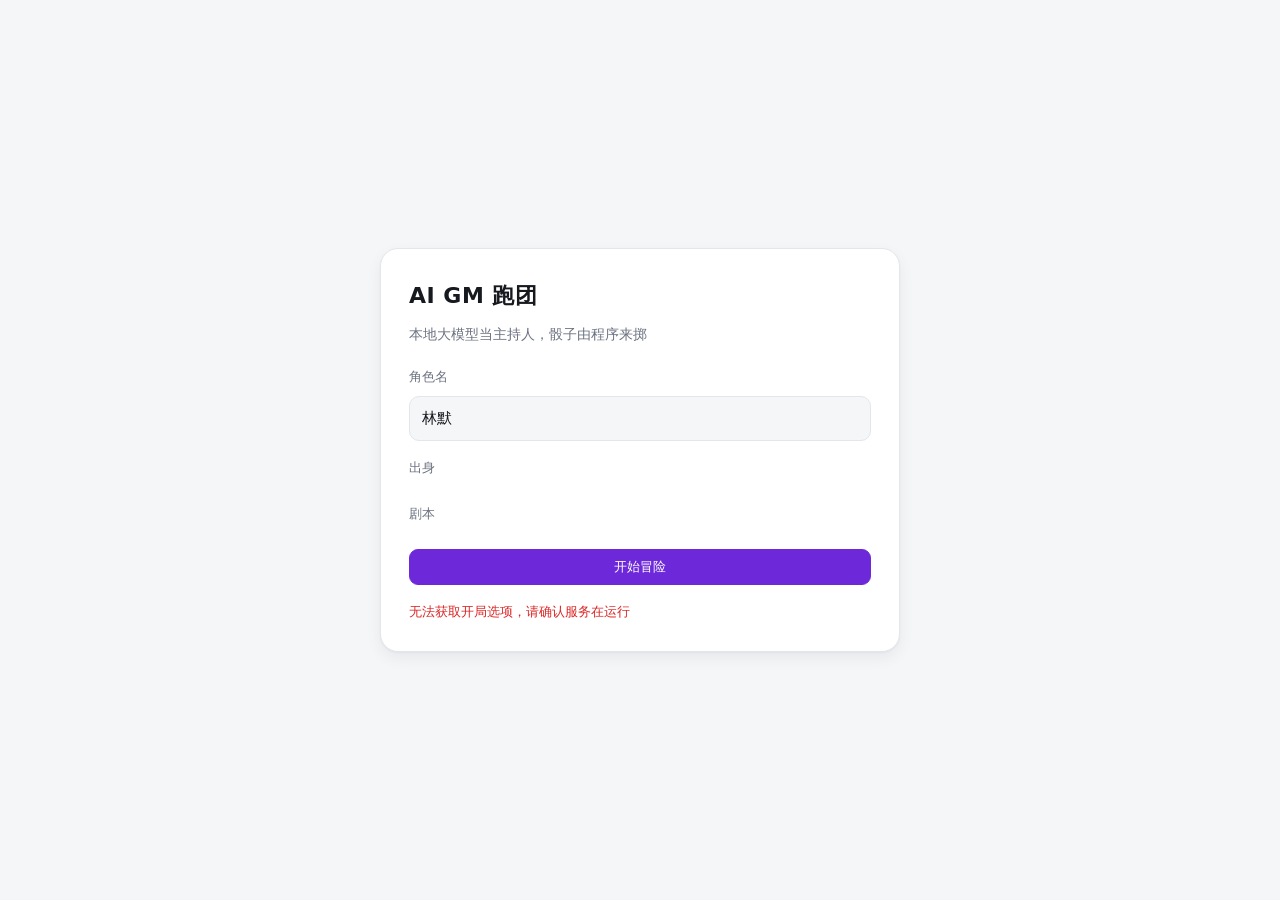
==== part4-aigm/src/server/static/index.html @ a1bba63a "feat(part4): 新增创意作品——AI GM 跑团网页 自创轻量规则（四属性 + d20 检定），规则复杂度刻意压低以匹配本地 8B 模型的能力。GM 引擎采用「叙事与裁决分离」：模型只描写行" ====
<!DOCTYPE html>
<html lang="zh-CN">
<head>
<meta charset="UTF-8">
<meta name="viewport" content="width=device-width, initial-scale=1">
<title>AI GM 跑团</title>
<script>
/* 首次绘制前定好主题，避免刷新时闪一下浅色底 */
(function () {
  var pref = localStorage.getItem("aigm.theme") || "system";
  var dark = window.matchMedia("(prefers-color-scheme: dark)").matches;
  document.documentElement.dataset.theme =
    pref === "system" ? (dark ? "dark" : "light") : pref;
})();
</script>
<link rel="stylesheet" href="style.css">
</head>
<body>

<!-- ============ 开局界面 ============ -->
<section id="setup" class="setup">
  <div class="setup-card">
    <h1>AI GM 跑团</h1>
    <p class="lead">本地大模型当主持人，骰子由程序来掷</p>

    <label class="field">
      <span>角色名</span>
      <input id="hero-name" maxlength="20" value="林默" autocomplete="off">
    </label>

    <div class="field">
      <span>出身</span>
      <div class="choices" id="backgrounds"></div>
    </div>

    <div class="field">
      <span>剧本</span>
      <div class="choices" id="scenarios"></div>
    </div>

    <button id="start" class="primary">开始冒险</button>
    <p class="hint" id="setup-hint"></p>
  </div>
</section>

<!-- ============ 游戏界面 ============ -->
<div id="play" class="play" hidden>
  <header>
    <div class="brand">
      <h1 id="scenario-title">冒险</h1>
      <p class="sub"><span id="hero-line"></span></p>
    </div>
    <div class="actions">
      <button id="theme" title="切换配色">跟随系统</button>
      <button id="save">存档</button>
      <button id="restart">重开</button>
    </div>
  </header>

  <div class="layout">
    <!-- 叙事流 -->
    <main id="log" class="log"></main>

    <!-- 角色卡 -->
    <aside class="sheet">
      <div class="sheet-head">
        <strong id="sheet-name"></strong>
        <span class="tag" id="sheet-background"></span>
      </div>

      <div class="hp">
        <div class="hp-bar"><span id="hp-fill"></span></div>
        <span class="hp-text" id="hp-text"></span>
      </div>

      <ul class="attrs" id="attrs"></ul>

      <h3>携带</h3>
      <ul class="list" id="items"></ul>

      <h3>线索</h3>
      <ul class="list" id="notes"></ul>
    </aside>
  </div>

  <footer>
    <div class="composer">
      <textarea id="action" rows="1" placeholder="你要做什么？例如：我推门进去"></textarea>
      <button id="submit" class="primary">行动</button>
    </div>
  </footer>
</div>

<script type="module" src="app.js"></script>
</body>
</html>
---- part4-aigm/src/server/static/style.css ----
/* 界面样式。
 *
 * 配色沿用项目里其它 Web 形态的方案（浅色 / 深色两套变量，跟随系统），
 * 这样几个应用看起来是一套东西。
 */

:root {
  --font: 15px/1.7 system-ui, -apple-system, "Segoe UI", "Microsoft YaHei", sans-serif;
  --mono: ui-monospace, "Cascadia Code", Consolas, monospace;
}

html[data-theme="light"] {
  color-scheme: light;
  --bg: #f5f6f8; --panel: #ffffff; --panel-soft: #f1f3f6;
  --line: #e3e6eb; --text: #16191d; --muted: #6b7280;
  --accent: #6d28d9; --accent-hover: #5b21b6;
  --hp: #16a34a; --hp-low: #dc2626; --dice: #b45309;
  --shadow: 0 1px 2px rgba(16, 24, 40, .04), 0 6px 16px rgba(16, 24, 40, .06);
}

html[data-theme="dark"] {
  color-scheme: dark;
  --bg: #131519; --panel: #1b1e24; --panel-soft: #23272f;
  --line: #2c313a; --text: #e6e8ec; --muted: #98a1b0;
  --accent: #8b5cf6; --accent-hover: #a78bfa;
  --hp: #4ade80; --hp-low: #f87171; --dice: #fbbf24;
  --shadow: 0 1px 2px rgba(0, 0, 0, .3), 0 8px 20px rgba(0, 0, 0, .25);
}

* { box-sizing: border-box; }
html, body { height: 100%; }

body {
  margin: 0;
  background: var(--bg);
  color: var(--text);
  font: var(--font);
  -webkit-font-smoothing: antialiased;
}

button {
  font: inherit; font-size: 13px; padding: 6px 12px;
  border: 1px solid var(--line); border-radius: 9px;
  background: var(--panel); color: var(--text); cursor: pointer;
  transition: background .15s, border-color .15s, opacity .15s;
}
button:hover:not(:disabled) { background: var(--panel-soft); }
button:disabled { opacity: .55; cursor: not-allowed; }
button.primary {
  background: var(--accent); border-color: var(--accent); color: #fff; font-weight: 500;
}
button.primary:hover:not(:disabled) { background: var(--accent-hover); border-color: var(--accent-hover); }

.hint { min-height: 18px; margin: 0; font-size: 12.5px; color: var(--muted); }
.hint.error { color: var(--hp-low); }

/* ================= 开局 ================= */
.setup {
  min-height: 100%;
  display: grid;
  place-items: center;
  padding: 32px 20px;
}
.setup[hidden] { display: none; }

.setup-card {
  width: 100%; max-width: 520px;
  display: flex; flex-direction: column; gap: 16px;
  padding: 28px;
  background: var(--panel); border: 1px solid var(--line);
  border-radius: 18px; box-shadow: var(--shadow);
}
.setup-card h1 { margin: 0; font-size: 22px; letter-spacing: .5px; }
.setup-card .lead { margin: -8px 0 4px; color: var(--muted); font-size: 13.5px; }

.field { display: flex; flex-direction: column; gap: 8px; }
.field > span { font-size: 13px; color: var(--muted); }

.field input {
  font: inherit; padding: 9px 12px; color: var(--text);
  background: var(--bg); border: 1px solid var(--line); border-radius: 10px; outline: none;
}
.field input:focus { border-color: var(--accent); }

.choices { display: flex; flex-wrap: wrap; gap: 8px; }
.choice {
  padding: 8px 14px; border: 1px solid var(--line); border-radius: 10px;
  background: var(--panel); color: var(--text); cursor: pointer;
  display: flex; flex-direction: column; gap: 2px; text-align: left;
  transition: border-color .15s, background .15s;
}
.choice:hover { border-color: var(--accent); }
.choice.active { border-color: var(--accent); background: var(--panel-soft); }
.choice small { color: var(--muted); font-size: 11.5px; }

/* ================= 游戏布局 ================= */
.play { height: 100%; display: flex; flex-direction: column; }
.play[hidden] { display: none; }

header {
  display: flex; align-items: center; justify-content: space-between; gap: 16px;
  padding: 10px 22px; background: var(--panel); border-bottom: 1px solid var(--line);
}
.brand h1 { margin: 0; font-size: 15px; font-weight: 600; }
.brand .sub { margin: 2px 0 0; font-size: 12.5px; color: var(--muted); }
.actions { display: flex; gap: 8px; }

.layout {
  flex: 1; min-height: 0;
  display: grid; grid-template-columns: minmax(0, 1fr) 290px;
  gap: 0;
}

/* ---------- 叙事流 ---------- */
.log {
  overflow-y: auto;
  padding: 22px;
  display: flex; flex-direction: column; gap: 20px;
}

.turn { display: flex; flex-direction: column; gap: 8px; }

.act {
  align-self: flex-end;
  max-width: 74%;
  padding: 8px 14px;
  background: var(--accent); color: #fff;
  border-radius: 12px; border-bottom-right-radius: 4px;
}
.act .who { display: block; font-size: 11px; opacity: .75; margin-bottom: 2px; }

.narration { max-width: 88%; line-height: 1.8; }
.narration p { margin: 0 0 8px; }
.narration p:last-child { margin-bottom: 0; }

.dice {
  align-self: flex-start;
  font-family: var(--mono); font-size: 12.5px;
  padding: 4px 10px; border-radius: 8px;
  background: var(--panel-soft); border: 1px solid var(--line);
  color: var(--dice);
}
.dice.fail { color: var(--hp-low); }

.changes { display: flex; flex-wrap: wrap; gap: 6px; }
.changes span {
  font-size: 12.5px; padding: 2px 9px; border-radius: 20px;
  background: var(--panel-soft); border: 1px solid var(--line); color: var(--muted);
}

.opening {
  max-width: 88%; padding: 14px 16px; line-height: 1.85;
  background: var(--panel); border: 1px solid var(--line);
  border-left: 3px solid var(--accent);
  border-radius: 4px 12px 12px 4px;
}

.gameover {
  padding: 14px; text-align: center; border-radius: 12px;
  background: var(--panel-soft); border: 1px dashed var(--line); color: var(--muted);
}

.pending { color: var(--muted); font-style: italic; }
.pending::after { content: "…"; animation: blink 1.1s steps(1) infinite; }
@keyframes blink { 50% { opacity: 0; } }

/* ---------- 角色卡 ---------- */
.sheet {
  overflow-y: auto;
  padding: 20px 18px;
  background: var(--panel); border-left: 1px solid var(--line);
  display: flex; flex-direction: column; gap: 14px;
}

.sheet-head { display: flex; align-items: baseline; gap: 8px; }
.sheet-head strong { font-size: 15px; }
.tag {
  font-size: 11.5px; padding: 2px 8px; border-radius: 20px;
  background: var(--panel-soft); border: 1px solid var(--line); color: var(--muted);
}

.hp { display: flex; flex-direction: column; gap: 5px; }
.hp-bar { height: 8px; border-radius: 5px; background: var(--panel-soft); overflow: hidden; }
.hp-bar span { display: block; height: 100%; width: 100%; background: var(--hp); transition: width .3s, background .3s; }
.hp-bar span.low { background: var(--hp-low); }
.hp-text { font-size: 12.5px; color: var(--muted); font-variant-numeric: tabular-nums; }

.attrs { list-style: none; margin: 0; padding: 0; display: flex; flex-direction: column; gap: 5px; }
.attrs li { display: flex; align-items: center; gap: 8px; font-size: 13px; }
.attrs .name { flex: 1; }
.attrs .mod { font-family: var(--mono); font-size: 12px; color: var(--muted); }

.sheet h3 {
  margin: 4px 0 0; font-size: 12px; font-weight: 600;
  color: var(--muted); text-transform: none; letter-spacing: .3px;
}
.list { list-style: none; margin: 0; padding: 0; display: flex; flex-direction: column; gap: 3px; }
.list li { font-size: 13px; padding-left: 12px; position: relative; }
.list li::before { content: "·"; position: absolute; left: 2px; color: var(--muted); }
.list .none { color: var(--muted); font-style: italic; }
.list .none::before { content: ""; }

/* ---------- 输入区 ---------- */
footer {
  padding: 12px 22px 16px;
  background: var(--panel); border-top: 1px solid var(--line);
}
.composer { display: flex; gap: 10px; align-items: flex-end; }
textarea {
  flex: 1; resize: none; max-height: 150px;
  padding: 10px 13px; font: inherit; line-height: 1.5;
  color: var(--text); background: var(--bg);
  border: 1px solid var(--line); border-radius: 11px; outline: none;
  transition: border-color .15s;
}
textarea:focus { border-color: var(--accent); }

/* ---------- 滚动条 ---------- */
.log::-webkit-scrollbar, .sheet::-webkit-scrollbar { width: 11px; }
.log::-webkit-scrollbar-thumb, .sheet::-webkit-scrollbar-thumb {
  background: var(--line); border: 3px solid var(--bg); border-radius: 7px;
}

/* ---------- 窄屏：角色卡挪到上方，可折叠 ---------- */
@media (max-width: 860px) {
  .layout { grid-template-columns: minmax(0, 1fr); grid-template-rows: auto minmax(0, 1fr); }
  .sheet {
    border-left: none; border-bottom: 1px solid var(--line);
    max-height: 42vh;
  }
  .act, .narration, .opening { max-width: 100%; }
}
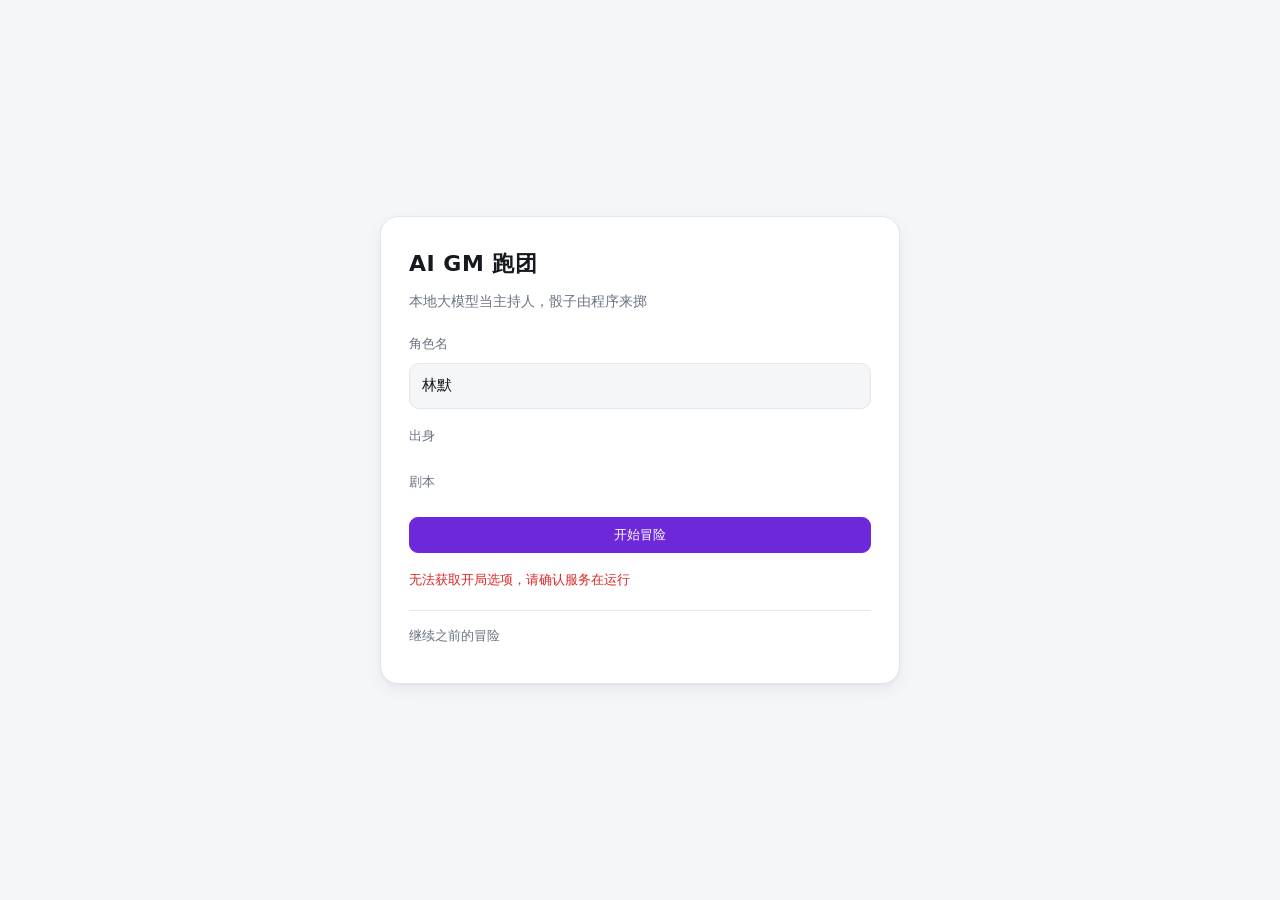
==== commit 2042d907: "feat(part4): 存档管理与角色卡扩展 角色卡新增称号、状态效果与人际关系；状态可带剩余回合，倒计时由程序每回合推进，归零自动消失。GM 的状态变更支持 status 与 relation 两" ====
--- a/part4-aigm/src/server/static/index.html
+++ b/part4-aigm/src/server/static/index.html
@@ -40,6 +40,11 @@
 
     <button id="start" class="primary">开始冒险</button>
     <p class="hint" id="setup-hint"></p>
+
+    <div class="field saves-field" id="saves-field" hidden>
+      <span>继续之前的冒险</span>
+      <ul class="saves" id="saves"></ul>
+    </div>
   </div>
 </section>
 
@@ -61,25 +66,48 @@
     <!-- 叙事流 -->
     <main id="log" class="log"></main>
 
-    <!-- 角色卡 -->
+    <!-- 角色卡：按组展示，空组自动隐藏 -->
     <aside class="sheet">
       <div class="sheet-head">
         <strong id="sheet-name"></strong>
         <span class="tag" id="sheet-background"></span>
       </div>
+      <p class="sheet-title" id="sheet-title"></p>
 
       <div class="hp">
         <div class="hp-bar"><span id="hp-fill"></span></div>
         <span class="hp-text" id="hp-text"></span>
       </div>
 
-      <ul class="attrs" id="attrs"></ul>
+      <section class="group" id="group-status">
+        <h3>状态</h3>
+        <ul class="list" id="statuses"></ul>
+      </section>
 
-      <h3>携带</h3>
-      <ul class="list" id="items"></ul>
+      <section class="group">
+        <h3>属性</h3>
+        <ul class="attrs" id="attrs"></ul>
+      </section>
 
-      <h3>线索</h3>
-      <ul class="list" id="notes"></ul>
+      <section class="group" id="group-relations">
+        <h3>关系</h3>
+        <ul class="list" id="relations"></ul>
+      </section>
+
+      <section class="group" id="group-items">
+        <h3>携带</h3>
+        <ul class="list" id="items"></ul>
+      </section>
+
+      <section class="group" id="group-notes">
+        <h3>线索</h3>
+        <ul class="list" id="notes"></ul>
+      </section>
+
+      <section class="group">
+        <h3>本次冒险</h3>
+        <ul class="list" id="meta"></ul>
+      </section>
     </aside>
   </div>
 
--- a/part4-aigm/src/server/static/style.css
+++ b/part4-aigm/src/server/static/style.css
@@ -174,9 +174,19 @@
 
 .sheet-head { display: flex; align-items: baseline; gap: 8px; }
 .sheet-head strong { font-size: 15px; }
+.sheet-title { margin: -8px 0 0; font-size: 12.5px; color: var(--accent); }
+.sheet-title:empty { display: none; }
 .tag {
   font-size: 11.5px; padding: 2px 8px; border-radius: 20px;
   background: var(--panel-soft); border: 1px solid var(--line); color: var(--muted);
+}
+
+/* 分组：没有内容时整组收起来，界面不显得啰嗦 */
+.group { display: flex; flex-direction: column; gap: 6px; }
+.group[hidden] { display: none; }
+.group h3 {
+  margin: 0; font-size: 11.5px; font-weight: 600;
+  color: var(--muted); letter-spacing: .5px;
 }
 
 .hp { display: flex; flex-direction: column; gap: 5px; }
@@ -199,6 +209,34 @@
 .list li::before { content: "·"; position: absolute; left: 2px; color: var(--muted); }
 .list .none { color: var(--muted); font-style: italic; }
 .list .none::before { content: ""; }
+
+/* 状态效果：带剩余回合的小标签 */
+.list li.chip {
+  padding: 2px 9px; border-radius: 20px; align-self: flex-start;
+  background: var(--panel-soft); border: 1px solid var(--line);
+}
+.list li.chip::before { content: ""; }
+.list li.chip .turns { color: var(--muted); font-size: 11.5px; margin-left: 4px; }
+
+/* 关系：名字 + 态度 */
+.list li.relation { display: flex; gap: 6px; align-items: baseline; }
+.list li.relation .who { color: var(--text); }
+.list li.relation .attitude { color: var(--accent); font-size: 12.5px; }
+
+/* ---------- 存档列表 ---------- */
+.saves-field { margin-top: 4px; padding-top: 14px; border-top: 1px solid var(--line); }
+.saves { list-style: none; margin: 0; padding: 0; display: flex; flex-direction: column; gap: 6px; }
+.saves li {
+  display: flex; align-items: center; gap: 8px;
+  padding: 8px 10px; border: 1px solid var(--line); border-radius: 10px;
+  background: var(--panel);
+}
+.saves .info { flex: 1; display: flex; flex-direction: column; gap: 1px; cursor: pointer; }
+.saves .info:hover .name { color: var(--accent); }
+.saves .name { font-size: 13.5px; }
+.saves .meta { font-size: 11.5px; color: var(--muted); }
+.saves button { font-size: 12px; padding: 3px 9px; }
+.saves .del { color: var(--hp-low); }
 
 /* ---------- 输入区 ---------- */
 footer {
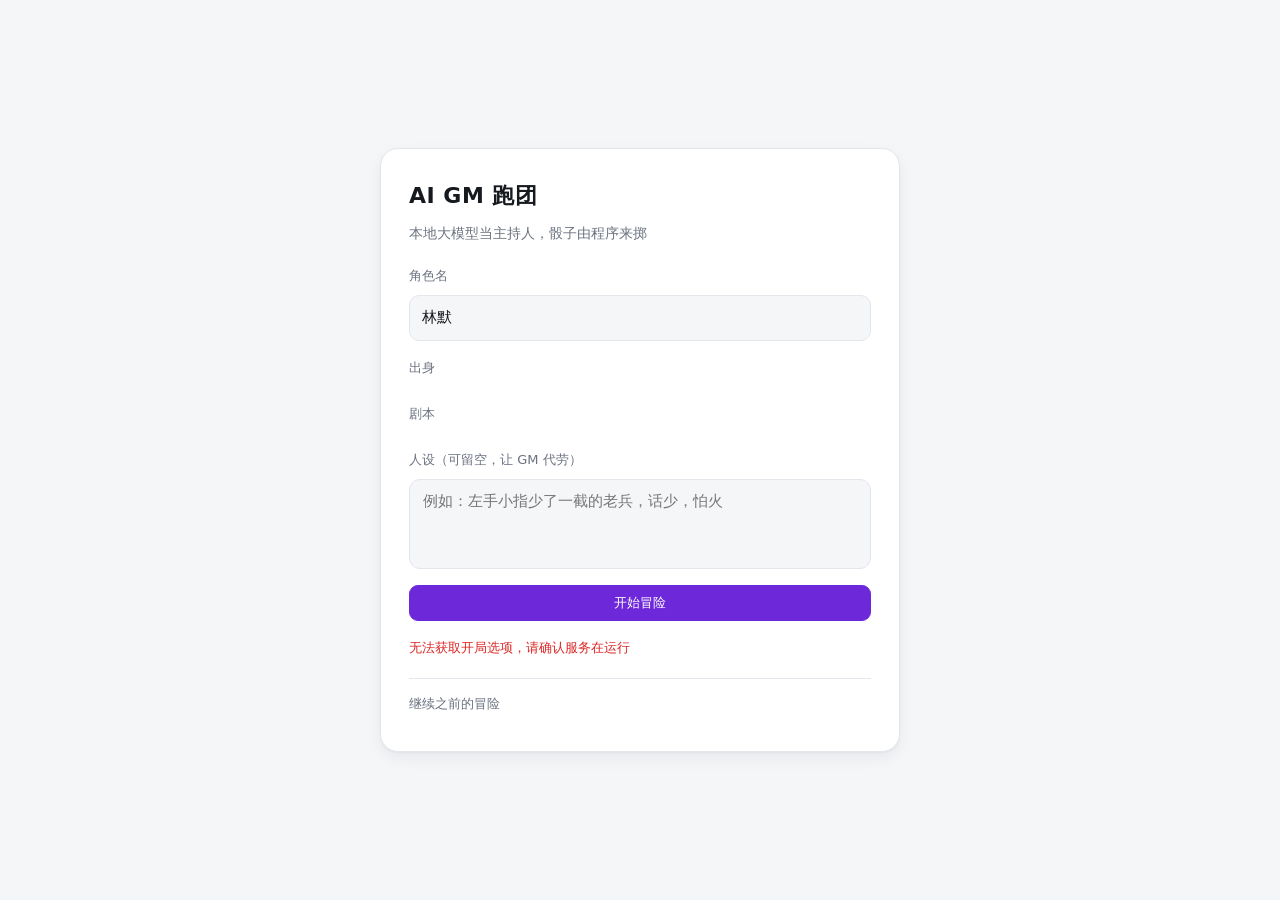
==== commit f9816fab: "feat(part4): 角色人设生成与成长 角色卡新增 Persona：外貌、性格、目标、来历，以及能在冒险中继续长出的特质。开局时先生成人设再写开场，因此开场叙事会自然带出角色的处境；玩家可以写一" ====
--- a/part4-aigm/src/server/static/index.html
+++ b/part4-aigm/src/server/static/index.html
@@ -37,6 +37,12 @@
       <span>剧本</span>
       <div class="choices" id="scenarios"></div>
     </div>
+
+    <label class="field">
+      <span>人设（可留空，让 GM 代劳）</span>
+      <textarea id="persona-seed" rows="3" maxlength="300"
+        placeholder="例如：左手小指少了一截的老兵，话少，怕火"></textarea>
+    </label>
 
     <button id="start" class="primary">开始冒险</button>
     <p class="hint" id="setup-hint"></p>
@@ -78,6 +84,16 @@
         <div class="hp-bar"><span id="hp-fill"></span></div>
         <span class="hp-text" id="hp-text"></span>
       </div>
+
+      <section class="group" id="group-persona">
+        <h3>人设</h3>
+        <ul class="facts" id="persona"></ul>
+      </section>
+
+      <section class="group" id="group-traits">
+        <h3>特质</h3>
+        <ul class="list" id="traits"></ul>
+      </section>
 
       <section class="group" id="group-status">
         <h3>状态</h3>
--- a/part4-aigm/src/server/static/style.css
+++ b/part4-aigm/src/server/static/style.css
@@ -209,6 +209,11 @@
 .list li::before { content: "·"; position: absolute; left: 2px; color: var(--muted); }
 .list .none { color: var(--muted); font-style: italic; }
 .list .none::before { content: ""; }
+
+/* 人设：标签 + 内容 */
+.facts { list-style: none; margin: 0; padding: 0; display: flex; flex-direction: column; gap: 5px; }
+.facts li { font-size: 12.5px; line-height: 1.65; }
+.facts .label { color: var(--muted); margin-right: 6px; }
 
 /* 状态效果：带剩余回合的小标签 */
 .list li.chip {
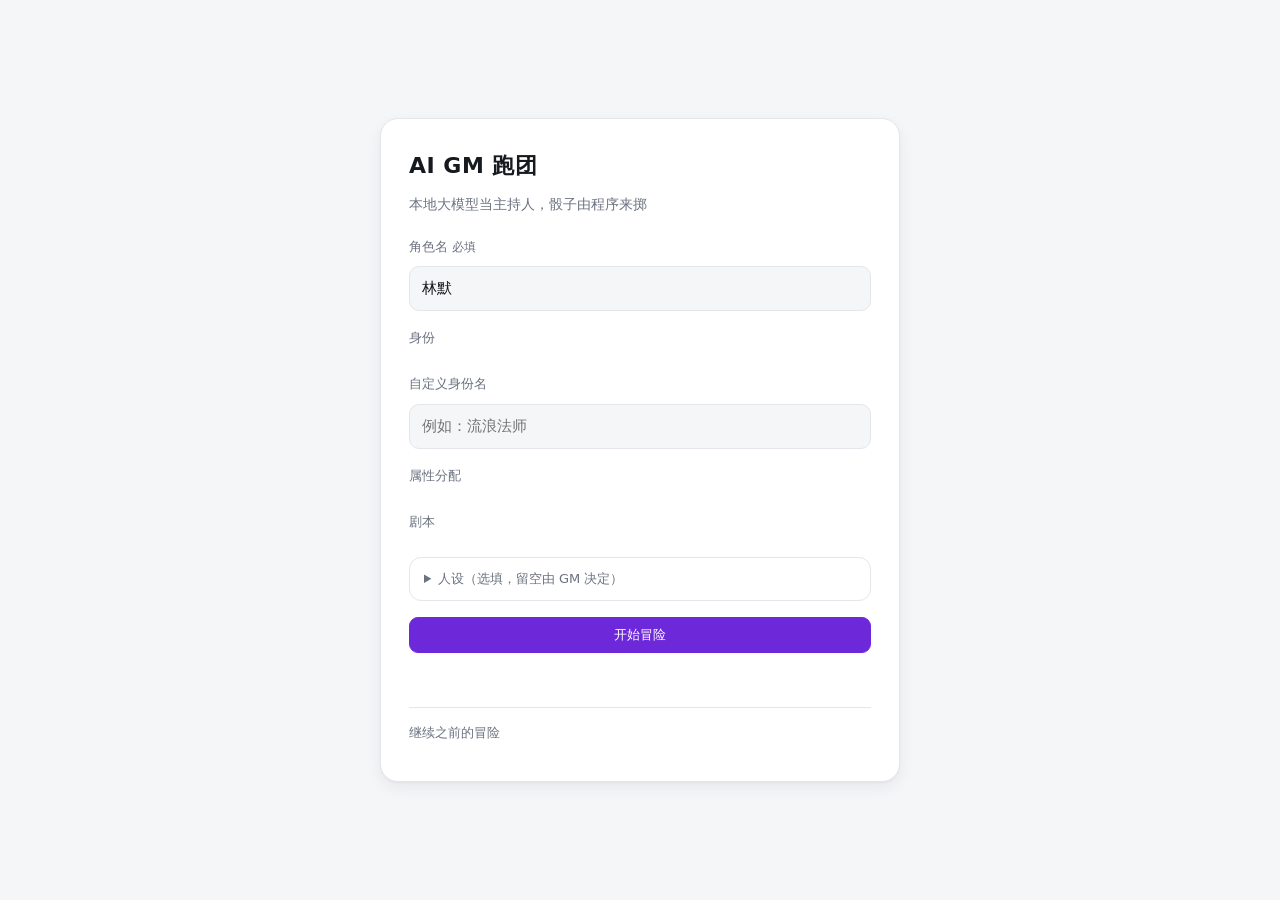
==== commit d26bca5a: "feat(part4): 开局表单重做——身份、属性分配、人设补全 修复刷新丢进度：对局 id 存入 localStorage，新增 /api/game/state 把进度接回来，服务重启导致恢复失败" ====
--- a/part4-aigm/src/server/static/index.html
+++ b/part4-aigm/src/server/static/index.html
@@ -24,13 +24,24 @@
     <p class="lead">本地大模型当主持人，骰子由程序来掷</p>
 
     <label class="field">
-      <span>角色名</span>
+      <span>角色名 <em class="req">必填</em></span>
       <input id="hero-name" maxlength="20" value="林默" autocomplete="off">
     </label>
 
     <div class="field">
-      <span>出身</span>
-      <div class="choices" id="backgrounds"></div>
+      <span>身份</span>
+      <div class="choices" id="identities"></div>
+    </div>
+
+    <label class="field" id="custom-identity-field" hidden>
+      <span>自定义身份名</span>
+      <input id="custom-identity" maxlength="16" placeholder="例如：流浪法师" autocomplete="off">
+    </label>
+
+    <!-- 只有选「自定义」时才出现 -->
+    <div class="field" id="attribute-field" hidden>
+      <span>属性分配 <em id="points-left"></em></span>
+      <ul class="allocator" id="allocator"></ul>
     </div>
 
     <div class="field">
@@ -38,11 +49,31 @@
       <div class="choices" id="scenarios"></div>
     </div>
 
-    <label class="field">
-      <span>人设（可留空，让 GM 代劳）</span>
-      <textarea id="persona-seed" rows="3" maxlength="300"
-        placeholder="例如：左手小指少了一截的老兵，话少，怕火"></textarea>
-    </label>
+    <!-- 人设：折叠起来，不填也能直接开始 -->
+    <details class="persona-box">
+      <summary>人设（选填，留空由 GM 决定）</summary>
+
+      <div class="persona-fields" id="persona-fields"></div>
+
+      <label class="toggle">
+        <input type="checkbox" id="complete-persona" checked>
+        <span>让 GM 补全空缺并润色</span>
+      </label>
+
+      <button id="preview-persona" type="button" class="ghost">生成人设预览</button>
+      <p class="hint" id="persona-hint"></p>
+    </details>
+
+    <!-- 预览：满意了再开局 -->
+    <div class="persona-preview" id="persona-preview" hidden>
+      <h4>GM 补全后的人设</h4>
+      <ul class="facts" id="preview-facts"></ul>
+      <p class="preview-attrs" id="preview-attrs"></p>
+      <div class="preview-actions">
+        <button id="regenerate" type="button" class="ghost">重新生成</button>
+        <button id="close-preview" type="button" class="ghost">收起</button>
+      </div>
+    </div>
 
     <button id="start" class="primary">开始冒险</button>
     <p class="hint" id="setup-hint"></p>
@@ -69,10 +100,8 @@
   </header>
 
   <div class="layout">
-    <!-- 叙事流 -->
     <main id="log" class="log"></main>
 
-    <!-- 角色卡：按组展示，空组自动隐藏 -->
     <aside class="sheet">
       <div class="sheet-head">
         <strong id="sheet-name"></strong>
--- a/part4-aigm/src/server/static/style.css
+++ b/part4-aigm/src/server/static/style.css
@@ -81,6 +81,53 @@
   background: var(--bg); border: 1px solid var(--line); border-radius: 10px; outline: none;
 }
 .field input:focus { border-color: var(--accent); }
+.field textarea {
+  font: inherit; font-size: 13.5px; padding: 8px 11px; resize: vertical;
+  color: var(--text); background: var(--bg);
+  border: 1px solid var(--line); border-radius: 10px; outline: none;
+}
+.field textarea:focus { border-color: var(--accent); }
+.field .req { color: var(--muted); font-size: 11.5px; font-style: normal; }
+
+/* ---------- 属性分配器 ---------- */
+.allocator { list-style: none; margin: 0; padding: 0; display: flex; flex-direction: column; gap: 6px; }
+.allocator li { display: flex; align-items: center; gap: 8px; font-size: 13px; }
+.allocator .name { flex: 1; }
+.allocator button {
+  width: 26px; height: 26px; padding: 0; line-height: 1;
+  display: grid; place-items: center; font-size: 15px;
+}
+.allocator .value { width: 20px; text-align: center; font-variant-numeric: tabular-nums; }
+.allocator .bar { flex: none; width: 60px; height: 6px; border-radius: 3px; background: var(--panel-soft); overflow: hidden; }
+.allocator .bar span { display: block; height: 100%; background: var(--accent); transition: width .15s; }
+
+/* ---------- 人设表单 ---------- */
+.persona-box {
+  border: 1px solid var(--line); border-radius: 12px;
+  padding: 10px 14px; background: var(--panel);
+}
+.persona-box summary { cursor: pointer; font-size: 13px; color: var(--muted); }
+.persona-box[open] summary { margin-bottom: 10px; }
+.persona-fields { display: flex; flex-direction: column; gap: 9px; margin-bottom: 10px; }
+.persona-fields .row { display: flex; flex-direction: column; gap: 4px; }
+.persona-fields label { display: flex; align-items: baseline; gap: 6px; font-size: 12.5px; }
+.persona-fields .label { color: var(--text); }
+.persona-fields .hint-text { color: var(--muted); font-size: 11.5px; }
+
+.toggle { display: flex; align-items: center; gap: 7px; font-size: 13px; margin-bottom: 10px; cursor: pointer; }
+.toggle input { accent-color: var(--accent); }
+
+.persona-preview {
+  border: 1px solid var(--accent); border-radius: 12px;
+  padding: 12px 14px; background: var(--panel-soft);
+  display: flex; flex-direction: column; gap: 10px;
+}
+.persona-preview[hidden] { display: none; }
+.persona-preview h4 { margin: 0; font-size: 13px; color: var(--accent); }
+.preview-attrs { margin: 0; font-size: 12.5px; color: var(--muted); }
+.preview-actions { display: flex; gap: 8px; }
+
+button.ghost { font-size: 12.5px; padding: 5px 12px; }
 
 .choices { display: flex; flex-wrap: wrap; gap: 8px; }
 .choice {
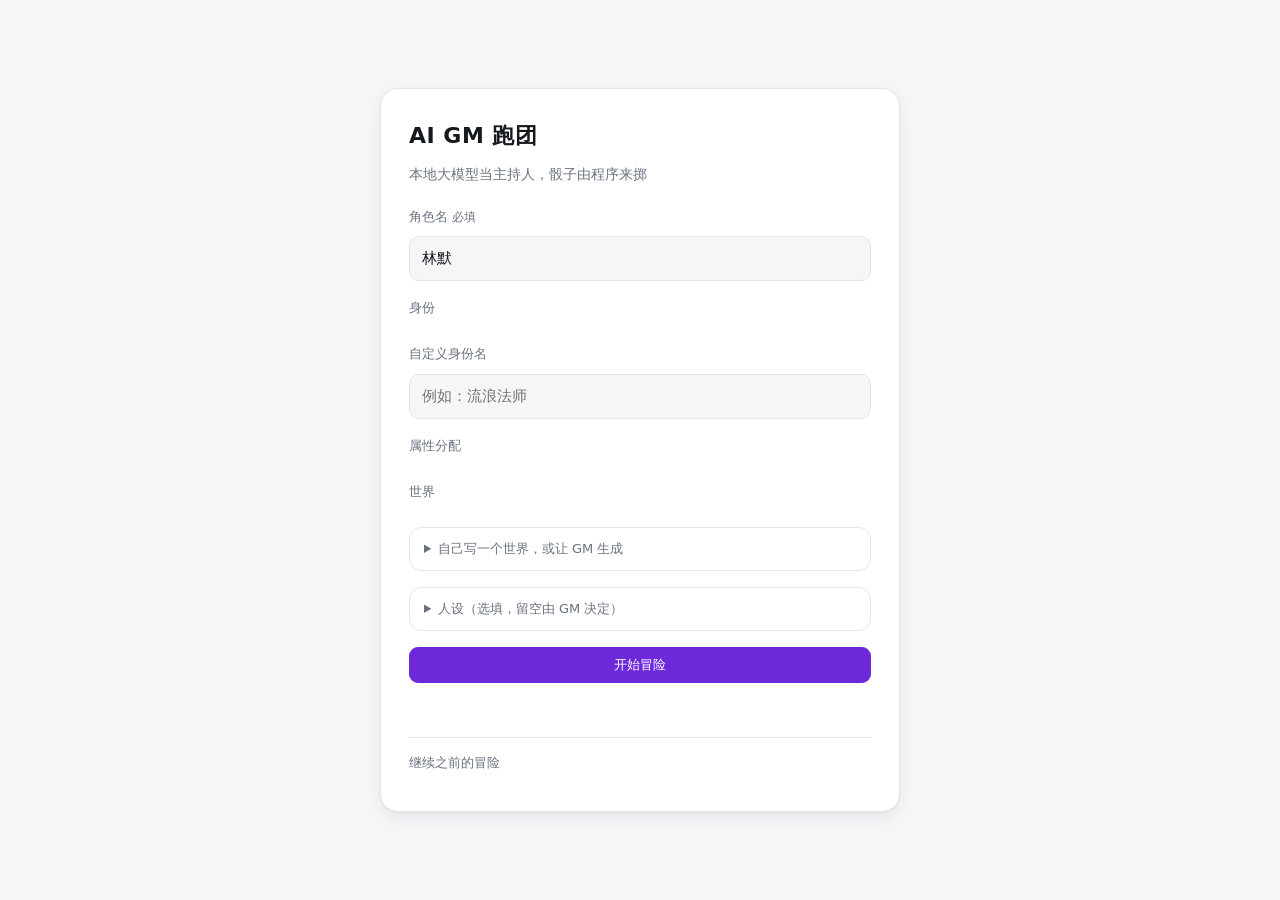
==== commit 2df92109: "feat(part4): 世界观系统 新增 World：世界名、一句话钩子、基调、设定正文。内置三个预置世界替换掉原来只有名字的「剧本」选项，每个都埋了一个冲突作为冒险起点。开局支持三种来源：选预置、" ====
--- a/part4-aigm/src/server/static/index.html
+++ b/part4-aigm/src/server/static/index.html
@@ -45,8 +45,46 @@
     </div>
 
     <div class="field">
-      <span>剧本</span>
-      <div class="choices" id="scenarios"></div>
+      <span>世界</span>
+      <div class="worlds" id="worlds"></div>
+    </div>
+
+    <!-- 自己写一个世界，或让 GM 生成 -->
+    <details class="persona-box" id="world-box">
+      <summary>自己写一个世界，或让 GM 生成</summary>
+
+      <div class="persona-fields">
+        <label class="field">
+          <span>世界名</span>
+          <input id="world-name" maxlength="16" placeholder="例如：锈铁纪元">
+        </label>
+        <label class="field">
+          <span>基调</span>
+          <input id="world-tone" maxlength="8" placeholder="例如：苍凉">
+        </label>
+        <label class="field">
+          <span>设定</span>
+          <textarea id="world-details" rows="4" maxlength="600"
+            placeholder="这是什么地方、什么时代？有什么势力、规矩、禁忌？"></textarea>
+        </label>
+        <label class="field">
+          <span>关键词（给 GM 用）</span>
+          <input id="world-keywords" maxlength="200"
+            placeholder="例如：蒸汽朋克 + 侦探 + 孤岛">
+        </label>
+      </div>
+
+      <button id="generate-world" type="button" class="ghost">让 GM 生成</button>
+      <p class="hint" id="world-hint"></p>
+    </details>
+
+    <div class="persona-preview" id="world-preview" hidden>
+      <h4>GM 生成的世界</h4>
+      <ul class="facts" id="world-facts"></ul>
+      <div class="preview-actions">
+        <button id="regenerate-world" type="button" class="ghost">重新生成</button>
+        <button id="close-world-preview" type="button" class="ghost">收起</button>
+      </div>
     </div>
 
     <!-- 人设：折叠起来，不填也能直接开始 -->
--- a/part4-aigm/src/server/static/style.css
+++ b/part4-aigm/src/server/static/style.css
@@ -88,6 +88,20 @@
 }
 .field textarea:focus { border-color: var(--accent); }
 .field .req { color: var(--muted); font-size: 11.5px; font-style: normal; }
+
+/* ---------- 世界观卡片 ---------- */
+.worlds { display: flex; flex-direction: column; gap: 8px; }
+.world-card {
+  display: flex; flex-direction: column; gap: 3px; text-align: left;
+  padding: 10px 12px; border: 1px solid var(--line); border-radius: 10px;
+  background: var(--panel); color: var(--text); cursor: pointer;
+  transition: border-color .15s, background .15s;
+}
+.world-card:hover { border-color: var(--accent); }
+.world-card.active { border-color: var(--accent); background: var(--panel-soft); }
+.world-card .w-name { font-size: 13.5px; }
+.world-card .w-pitch { font-size: 12px; color: var(--muted); line-height: 1.5; }
+.world-card .w-tone { font-size: 11px; color: var(--accent); }
 
 /* ---------- 属性分配器 ---------- */
 .allocator { list-style: none; margin: 0; padding: 0; display: flex; flex-direction: column; gap: 6px; }
